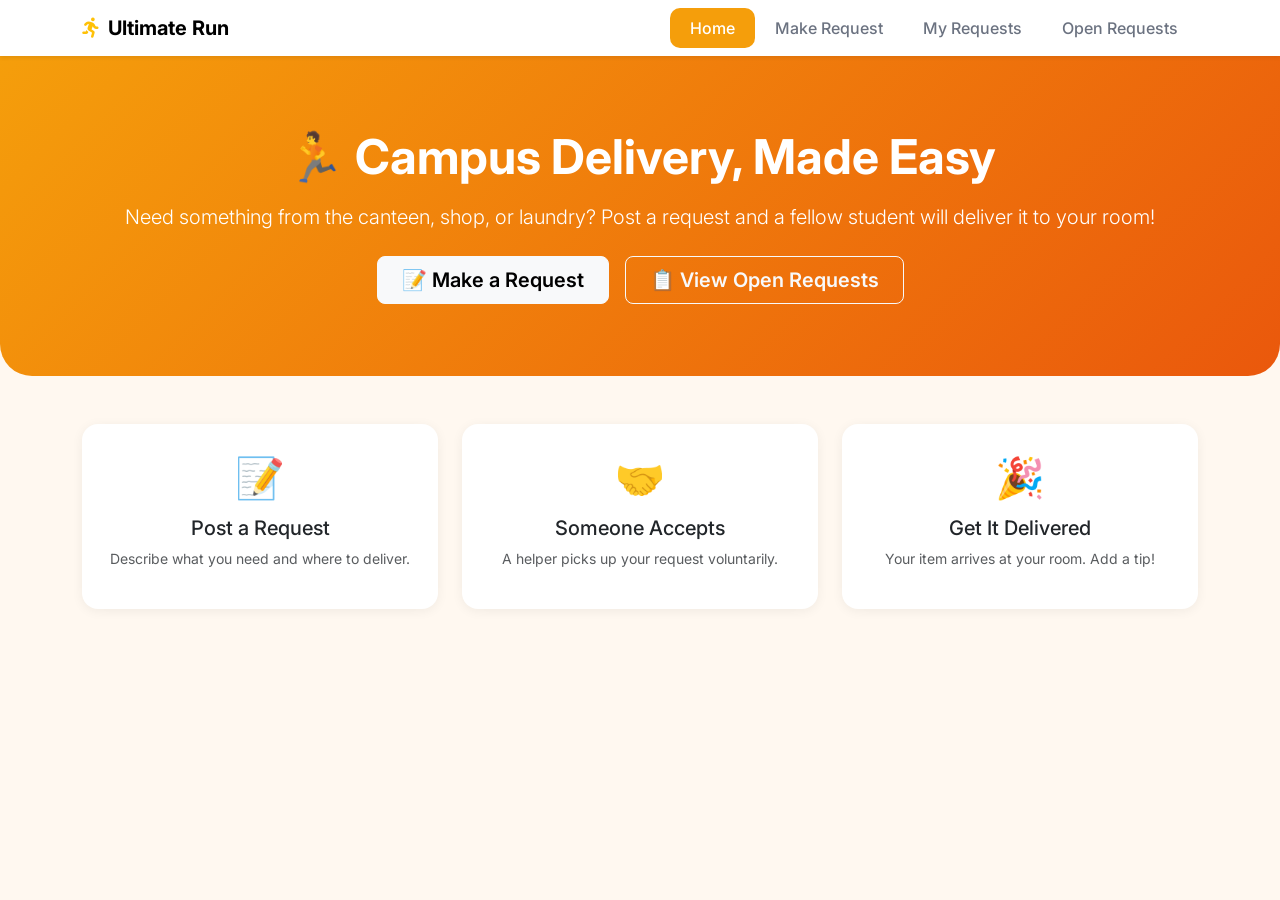
==== docs/index.html @ bf11850c "feat: Add static GitHub Pages demo in docs/ with request posting, accepting, and session tracking" ====
<!DOCTYPE html>
<html lang="en">
<head>
<meta charset="UTF-8">
<meta name="viewport" content="width=device-width, initial-scale=1.0">
<title>Ultimate Run — Campus Delivery Platform</title>
<link href="https://cdn.jsdelivr.net/npm/bootstrap@5.3.0/dist/css/bootstrap.min.css" rel="stylesheet">
<link rel="stylesheet" href="https://cdnjs.cloudflare.com/ajax/libs/font-awesome/6.5.0/css/all.min.css">
<style>
@import url('https://fonts.googleapis.com/css2?family=Inter:wght@300;400;500;600;700&display=swap');
body{font-family:'Inter',sans-serif;background:#fff8f0;min-height:100vh;}
.nav-pills .nav-link{color:#6b7280;font-weight:500;border-radius:10px;padding:8px 20px;}
.nav-pills .nav-link.active{background:#f59e0b;color:#fff;}
.hero-bg{background:linear-gradient(135deg,#f59e0b,#ea580c);color:#fff;border-radius:0 0 2rem 2rem;}
.card{border:none;border-radius:16px;box-shadow:0 2px 12px rgba(0,0,0,.06);transition:transform .2s;}
.card:hover{transform:translateY(-2px);}
.btn-amber{background:#f59e0b;color:#fff;border:none;font-weight:600;}
.btn-amber:hover{background:#d97706;color:#fff;}
.badge-open{background:#dcfce7;color:#16a34a;font-weight:600;}
.badge-accepted{background:#dbeafe;color:#2563eb;font-weight:600;}
.fade-in{animation:fadeIn .4s ease}
@keyframes fadeIn{from{opacity:0;transform:translateY(12px)}to{opacity:1;transform:translateY(0)}}
.tip-badge{background:linear-gradient(135deg,#fbbf24,#f59e0b);color:#fff;font-size:.75rem;padding:2px 8px;border-radius:20px;}
</style>
</head>
<body>
<!-- Navbar -->
<nav class="navbar navbar-expand-md bg-white shadow-sm sticky-top">
<div class="container">
<a class="navbar-brand fw-bold" href="#"><i class="fas fa-running text-warning me-2"></i>Ultimate Run</a>
<ul class="nav nav-pills" id="main-nav">
<li class="nav-item"><a class="nav-link active" href="#" onclick="showTab('home',this);return false">Home</a></li>
<li class="nav-item"><a class="nav-link" href="#" onclick="showTab('request',this);return false">Make Request</a></li>
<li class="nav-item"><a class="nav-link" href="#" onclick="showTab('my',this);return false">My Requests</a></li>
<li class="nav-item"><a class="nav-link" href="#" onclick="showTab('open',this);return false">Open Requests</a></li>
</ul>
</div>
</nav>

<!-- Home -->
<div id="tab-home" class="tab-content">
<section class="hero-bg py-5">
<div class="container text-center py-4">
<h1 class="display-5 fw-bold mb-3">🏃 Campus Delivery, Made Easy</h1>
<p class="lead opacity-90 mb-4">Need something from the canteen, shop, or laundry? Post a request and a fellow student will deliver it to your room!</p>
<div class="d-flex gap-3 justify-content-center flex-wrap">
<button onclick="showTab('request',document.querySelector('[onclick*=request]'))" class="btn btn-light btn-lg fw-semibold px-4">📝 Make a Request</button>
<button onclick="showTab('open',document.querySelector('[onclick*=open]'))" class="btn btn-outline-light btn-lg fw-semibold px-4">📋 View Open Requests</button>
</div>
</div>
</section>
<div class="container py-5">
<div class="row g-4 text-center">
<div class="col-md-4 fade-in"><div class="card p-4"><div class="fs-1 mb-2">📝</div><h5>Post a Request</h5><p class="text-muted small">Describe what you need and where to deliver.</p></div></div>
<div class="col-md-4 fade-in"><div class="card p-4"><div class="fs-1 mb-2">🤝</div><h5>Someone Accepts</h5><p class="text-muted small">A helper picks up your request voluntarily.</p></div></div>
<div class="col-md-4 fade-in"><div class="card p-4"><div class="fs-1 mb-2">🎉</div><h5>Get It Delivered</h5><p class="text-muted small">Your item arrives at your room. Add a tip!</p></div></div>
</div>
</div>
</div>

<!-- Make Request -->
<div id="tab-request" class="tab-content d-none">
<div class="container py-5" style="max-width:600px;">
<h2 class="fw-bold mb-4">📝 Make a Request</h2>
<div class="card p-4 fade-in">
<form onsubmit="submitRequest(event)">
<div class="mb-3"><label class="form-label fw-medium">Your Name</label><input type="text" class="form-control" id="req-name" required></div>
<div class="mb-3"><label class="form-label fw-medium">Room Number</label><input type="text" class="form-control" id="req-room" required placeholder="e.g. B-204"></div>
<div class="mb-3"><label class="form-label fw-medium">Contact Number</label><input type="tel" class="form-control" id="req-contact" required></div>
<div class="mb-3"><label class="form-label fw-medium">What do you need?</label><textarea class="form-control" id="req-items" rows="3" required placeholder="e.g. 2 bottles of water from canteen, 1 packet of chips"></textarea></div>
<div class="mb-3"><label class="form-label fw-medium">Tip Amount (₹) <span class="text-muted">(optional)</span></label><input type="number" class="form-control" id="req-tip" placeholder="0" min="0"></div>
<button type="submit" class="btn btn-amber w-100 py-2">Submit Request</button>
</form>
</div>
</div>
</div>

<!-- My Requests -->
<div id="tab-my" class="tab-content d-none">
<div class="container py-5" style="max-width:700px;">
<h2 class="fw-bold mb-4">📋 My Requests</h2>
<div id="my-list"></div>
</div>
</div>

<!-- Open Requests -->
<div id="tab-open" class="tab-content d-none">
<div class="container py-5" style="max-width:700px;">
<h2 class="fw-bold mb-4">🔓 Open Requests</h2>
<div id="open-list"></div>
</div>
</div>

<!-- Accept Modal -->
<div class="modal fade" id="acceptModal" tabindex="-1"><div class="modal-dialog modal-dialog-centered"><div class="modal-content border-0 rounded-4">
<div class="modal-header border-0"><h5 class="modal-title fw-bold">Accept This Request</h5><button type="button" class="btn-close" data-bs-dismiss="modal"></button></div>
<div class="modal-body">
<p class="text-muted small mb-3" id="accept-desc"></p>
<form onsubmit="confirmAccept(event)">
<input type="hidden" id="accept-id">
<div class="mb-3"><label class="form-label fw-medium">Your Name</label><input type="text" class="form-control" id="helper-name" required></div>
<div class="mb-3"><label class="form-label fw-medium">Your Contact</label><input type="tel" class="form-control" id="helper-contact" required></div>
<button type="submit" class="btn btn-amber w-100 py-2">Confirm Accept</button>
</form>
</div>
</div></div></div>

<!-- Toast -->
<div class="position-fixed bottom-0 end-0 p-3" style="z-index:9999">
<div id="toast" class="toast align-items-center text-bg-success border-0 rounded-3" role="alert">
<div class="d-flex"><div class="toast-body fw-medium" id="toast-msg"></div><button type="button" class="btn-close btn-close-white me-2 m-auto" data-bs-dismiss="toast"></button></div>
</div></div>

<script src="https://cdn.jsdelivr.net/npm/bootstrap@5.3.0/dist/js/bootstrap.bundle.min.js"></script>
<script>
const SESSION_KEY='ur_session_'+Math.random().toString(36).substr(2,6);
let sessionId=sessionStorage.getItem('ur_sid');
if(!sessionId){sessionId=Date.now().toString();sessionStorage.setItem('ur_sid',sessionId);}

// Seed sample data on first load
if(!localStorage.getItem('ur_requests')){
  localStorage.setItem('ur_requests',JSON.stringify([
    {id:1,name:"Rahul",room:"A-105",contact:"9876543210",items:"2 bottles of water and 1 packet of Maggi from canteen",tip:20,status:"Open",sid:"seed1",helper_name:"",helper_contact:""},
    {id:2,name:"Priya",room:"C-302",contact:"9812345678",items:"Pick up my laundry from ground floor washing area",tip:15,status:"Open",sid:"seed2",helper_name:"",helper_contact:""},
    {id:3,name:"Aditya",room:"B-210",contact:"9988776655",items:"Need a printout of 10 pages from Xerox shop near gate",tip:30,status:"Open",sid:"seed3",helper_name:"",helper_contact:""},
    {id:4,name:"Sneha",room:"D-108",contact:"9123456789",items:"1 coffee and 1 samosa from Nescafe counter",tip:10,status:"Open",sid:"seed4",helper_name:"",helper_contact:""},
    {id:5,name:"Karthik",room:"A-401",contact:"9876501234",items:"Bring my charger from Room B-203 (door is open, on the desk)",tip:0,status:"Open",sid:"seed5",helper_name:"",helper_contact:""}
  ]));
}

function getRequests(){return JSON.parse(localStorage.getItem('ur_requests')||'[]');}
function saveRequests(r){localStorage.setItem('ur_requests',JSON.stringify(r));}

function showTab(t,el){
  document.querySelectorAll('.tab-content').forEach(c=>c.classList.add('d-none'));
  document.getElementById('tab-'+t).classList.remove('d-none');
  document.querySelectorAll('#main-nav .nav-link').forEach(l=>l.classList.remove('active'));
  if(el)el.classList.add('active');
  if(t==='my')renderMy();if(t==='open')renderOpen();
}

function submitRequest(e){
  e.preventDefault();
  const r=getRequests();
  r.push({id:Date.now(),name:document.getElementById('req-name').value,room:document.getElementById('req-room').value,contact:document.getElementById('req-contact').value,items:document.getElementById('req-items').value,tip:+(document.getElementById('req-tip').value||0),status:'Open',sid:sessionId,helper_name:'',helper_contact:''});
  saveRequests(r);e.target.reset();showToast('Request submitted!');showTab('my',document.querySelector('[onclick*=my]'));
}

function renderMy(){
  const list=getRequests().filter(r=>r.sid===sessionId);
  document.getElementById('my-list').innerHTML=list.length===0?'<div class="card p-4 text-center text-muted">You haven\'t made any requests yet.</div>':list.map(r=>`
    <div class="card p-4 mb-3 fade-in">
      <div class="d-flex justify-content-between align-items-start">
        <div><h6 class="fw-bold mb-1">${r.items}</h6><p class="text-muted small mb-0">Room ${r.room}</p></div>
        <span class="badge ${r.status==='Open'?'badge-open':'badge-accepted'} rounded-pill">${r.status}</span>
      </div>
      ${r.tip>0?`<span class="tip-badge mt-2 d-inline-block">💰 ₹${r.tip} tip</span>`:''}
      ${r.status==='Accepted'?`<div class="mt-3 p-3 bg-light rounded-3"><p class="small mb-0 fw-medium"><i class="fas fa-user text-primary me-1"></i> Helper: ${r.helper_name}</p><p class="small mb-0 text-muted"><i class="fas fa-phone me-1"></i> ${r.helper_contact}</p></div>`:''}
    </div>`).join('');
}

function renderOpen(){
  const list=getRequests().filter(r=>r.status==='Open'&&r.sid!==sessionId);
  document.getElementById('open-list').innerHTML=list.length===0?'<div class="card p-4 text-center text-muted">No open requests right now.</div>':list.map(r=>`
    <div class="card p-4 mb-3 fade-in">
      <div class="d-flex justify-content-between align-items-start">
        <div>
          <h6 class="fw-bold mb-1">${r.items}</h6>
          <p class="text-muted small mb-1"><i class="fas fa-user me-1"></i>${r.name} · <i class="fas fa-door-open me-1"></i>Room ${r.room}</p>
        </div>
        ${r.tip>0?`<span class="tip-badge">💰 ₹${r.tip}</span>`:''}
      </div>
      <button class="btn btn-amber btn-sm mt-2" onclick="openAccept(${r.id},'${r.items.replace(/'/g,"\\'")}')">Accept Request</button>
    </div>`).join('');
}

function openAccept(id,desc){
  document.getElementById('accept-id').value=id;
  document.getElementById('accept-desc').textContent='You are accepting: "'+desc+'"';
  new bootstrap.Modal(document.getElementById('acceptModal')).show();
}

function confirmAccept(e){
  e.preventDefault();
  const id=+document.getElementById('accept-id').value;
  const r=getRequests();const req=r.find(x=>x.id===id);
  if(req){req.status='Accepted';req.helper_name=document.getElementById('helper-name').value;req.helper_contact=document.getElementById('helper-contact').value;saveRequests(r);}
  bootstrap.Modal.getInstance(document.getElementById('acceptModal')).hide();
  e.target.reset();showToast('Request accepted!');renderOpen();
}

function showToast(msg){
  document.getElementById('toast-msg').textContent=msg;
  new bootstrap.Toast(document.getElementById('toast'),{delay:3000}).show();
}
</script>
</body>
</html>
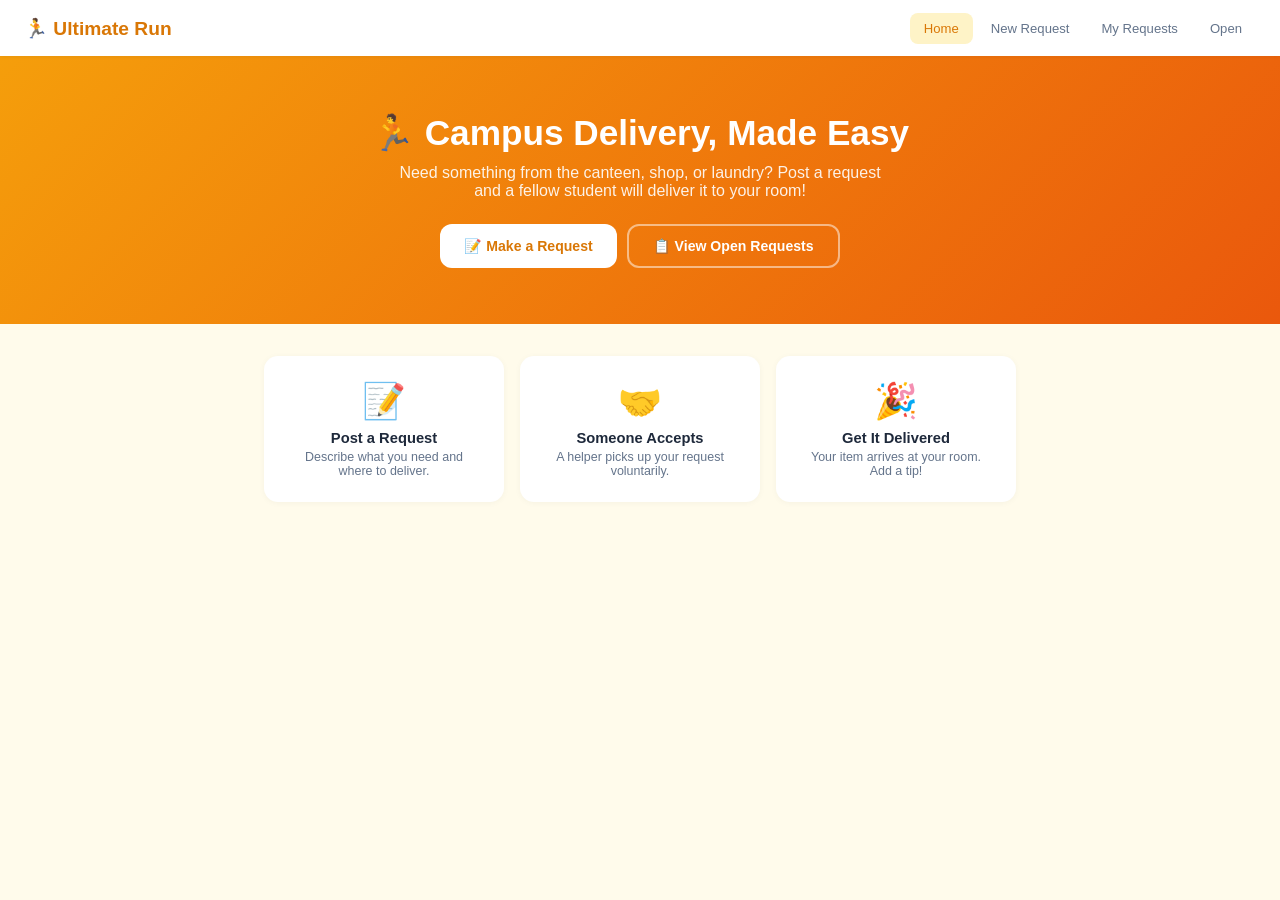
==== commit 8aace974: "fix: Rewrite demo with embedded CSS (remove CDN dependency)" ====
--- a/docs/index.html
+++ b/docs/index.html
@@ -4,195 +4,172 @@
 <meta charset="UTF-8">
 <meta name="viewport" content="width=device-width, initial-scale=1.0">
 <title>Ultimate Run — Campus Delivery Platform</title>
-<link href="https://cdn.jsdelivr.net/npm/bootstrap@5.3.0/dist/css/bootstrap.min.css" rel="stylesheet">
-<link rel="stylesheet" href="https://cdnjs.cloudflare.com/ajax/libs/font-awesome/6.5.0/css/all.min.css">
 <style>
-@import url('https://fonts.googleapis.com/css2?family=Inter:wght@300;400;500;600;700&display=swap');
-body{font-family:'Inter',sans-serif;background:#fff8f0;min-height:100vh;}
-.nav-pills .nav-link{color:#6b7280;font-weight:500;border-radius:10px;padding:8px 20px;}
-.nav-pills .nav-link.active{background:#f59e0b;color:#fff;}
-.hero-bg{background:linear-gradient(135deg,#f59e0b,#ea580c);color:#fff;border-radius:0 0 2rem 2rem;}
-.card{border:none;border-radius:16px;box-shadow:0 2px 12px rgba(0,0,0,.06);transition:transform .2s;}
-.card:hover{transform:translateY(-2px);}
-.btn-amber{background:#f59e0b;color:#fff;border:none;font-weight:600;}
-.btn-amber:hover{background:#d97706;color:#fff;}
-.badge-open{background:#dcfce7;color:#16a34a;font-weight:600;}
-.badge-accepted{background:#dbeafe;color:#2563eb;font-weight:600;}
-.fade-in{animation:fadeIn .4s ease}
-@keyframes fadeIn{from{opacity:0;transform:translateY(12px)}to{opacity:1;transform:translateY(0)}}
-.tip-badge{background:linear-gradient(135deg,#fbbf24,#f59e0b);color:#fff;font-size:.75rem;padding:2px 8px;border-radius:20px;}
+*{margin:0;padding:0;box-sizing:border-box}
+body{font-family:-apple-system,BlinkMacSystemFont,'Segoe UI',Roboto,sans-serif;background:#fffbeb;color:#1e293b;min-height:100vh}
+/* Nav */
+.nav{background:#fff;padding:0 24px;height:56px;display:flex;align-items:center;justify-content:space-between;box-shadow:0 1px 4px rgba(0,0,0,.06);position:sticky;top:0;z-index:50}
+.nav-logo{font-size:1.2rem;font-weight:700;color:#d97706}
+.tabs{display:flex;gap:4px}
+.tab{padding:8px 14px;border-radius:8px;border:none;background:transparent;color:#64748b;font-size:.82rem;font-weight:500;cursor:pointer;transition:.2s}
+.tab:hover,.tab.active{background:#fef3c7;color:#d97706}
+/* Hero */
+.hero{background:linear-gradient(135deg,#f59e0b,#ea580c);color:#fff;padding:56px 24px;text-align:center}
+.hero h1{font-size:2.2rem;font-weight:800;margin-bottom:10px}
+.hero p{font-size:1rem;opacity:.9;max-width:500px;margin:0 auto 24px}
+.hero-btns{display:flex;gap:10px;justify-content:center;flex-wrap:wrap}
+.hero-btn{padding:12px 24px;border-radius:12px;font-weight:600;font-size:.88rem;cursor:pointer;transition:.2s;border:none}
+.hero-btn.primary{background:#fff;color:#d97706}
+.hero-btn.primary:hover{background:#fef3c7}
+.hero-btn.outline{background:transparent;color:#fff;border:2px solid rgba(255,255,255,.5)}
+.hero-btn.outline:hover{background:rgba(255,255,255,.1)}
+/* How it works */
+.how{display:grid;grid-template-columns:repeat(auto-fill,minmax(200px,1fr));gap:16px;max-width:800px;margin:0 auto;padding:32px 24px}
+.how-card{background:#fff;border-radius:14px;padding:24px;text-align:center;box-shadow:0 1px 6px rgba(0,0,0,.04)}
+.how-card .icon{font-size:2.2rem;margin-bottom:8px;display:block}
+.how-card h3{font-size:.92rem;font-weight:600;margin-bottom:4px}
+.how-card p{font-size:.78rem;color:#64748b}
+/* Container */
+.container{max-width:650px;margin:0 auto;padding:24px}
+/* Form */
+.form-card{background:#fff;border-radius:16px;padding:24px;box-shadow:0 1px 8px rgba(0,0,0,.05)}
+.fg{margin-bottom:14px}
+.fg label{display:block;font-size:.82rem;font-weight:600;color:#374151;margin-bottom:4px}
+.fg input,.fg textarea{width:100%;padding:10px 14px;border:1.5px solid #d1d5db;border-radius:10px;font-size:.88rem;outline:none;transition:.2s}
+.fg input:focus,.fg textarea:focus{border-color:#f59e0b;box-shadow:0 0 0 3px rgba(245,158,11,.12)}
+.submit-btn{width:100%;padding:12px;border:none;border-radius:12px;background:#f59e0b;color:#fff;font-weight:700;font-size:.92rem;cursor:pointer;transition:.2s}
+.submit-btn:hover{background:#d97706}
+/* Cards */
+.req-card{background:#fff;border-radius:14px;padding:18px;margin-bottom:12px;box-shadow:0 1px 6px rgba(0,0,0,.04);border-left:4px solid #f59e0b;transition:.2s}
+.req-card:hover{transform:translateY(-2px);box-shadow:0 4px 16px rgba(0,0,0,.06)}
+.req-header{display:flex;justify-content:space-between;align-items:flex-start;margin-bottom:8px}
+.req-items{font-size:.92rem;font-weight:600;margin-bottom:4px}
+.req-meta{font-size:.78rem;color:#64748b}
+.badge{display:inline-block;font-size:.7rem;font-weight:600;padding:3px 10px;border-radius:20px}
+.badge-open{background:#dcfce7;color:#16a34a}
+.badge-accepted{background:#dbeafe;color:#2563eb}
+.tip-badge{background:linear-gradient(135deg,#fbbf24,#f59e0b);color:#fff;font-size:.72rem;padding:3px 10px;border-radius:20px;font-weight:600;display:inline-block;margin-top:6px}
+.accept-btn{margin-top:10px;padding:8px 18px;border:none;border-radius:8px;background:#f59e0b;color:#fff;font-weight:600;font-size:.82rem;cursor:pointer;transition:.2s}
+.accept-btn:hover{background:#d97706}
+.helper-info{margin-top:10px;background:#f0fdf4;border-radius:10px;padding:12px;font-size:.82rem}
+.helper-info strong{color:#16a34a}
+.empty{text-align:center;color:#94a3b8;padding:40px;font-size:.9rem}
+/* Modal */
+.modal-bg{position:fixed;inset:0;background:rgba(0,0,0,.5);z-index:80;display:none;align-items:center;justify-content:center}
+.modal-bg.show{display:flex}
+.modal{background:#fff;border-radius:18px;padding:28px;width:90%;max-width:420px}
+.modal h3{font-size:1.05rem;font-weight:700;margin-bottom:14px;display:flex;justify-content:space-between;align-items:center}
+.close-btn{background:none;border:none;font-size:1.3rem;cursor:pointer;color:#64748b}
+/* Toast */
+.toast{position:fixed;bottom:20px;right:20px;background:#16a34a;color:#fff;padding:10px 18px;border-radius:10px;font-size:.82rem;font-weight:500;box-shadow:0 4px 14px rgba(0,0,0,.15);transform:translateY(80px);opacity:0;transition:.3s;z-index:90}
+.toast.show{transform:translateY(0);opacity:1}
+@media(max-width:640px){.hero h1{font-size:1.6rem}.tab{padding:6px 10px;font-size:.75rem}}
 </style>
 </head>
 <body>
-<!-- Navbar -->
-<nav class="navbar navbar-expand-md bg-white shadow-sm sticky-top">
-<div class="container">
-<a class="navbar-brand fw-bold" href="#"><i class="fas fa-running text-warning me-2"></i>Ultimate Run</a>
-<ul class="nav nav-pills" id="main-nav">
-<li class="nav-item"><a class="nav-link active" href="#" onclick="showTab('home',this);return false">Home</a></li>
-<li class="nav-item"><a class="nav-link" href="#" onclick="showTab('request',this);return false">Make Request</a></li>
-<li class="nav-item"><a class="nav-link" href="#" onclick="showTab('my',this);return false">My Requests</a></li>
-<li class="nav-item"><a class="nav-link" href="#" onclick="showTab('open',this);return false">Open Requests</a></li>
-</ul>
-</div>
+<nav class="nav">
+  <div class="nav-logo">🏃 Ultimate Run</div>
+  <div class="tabs">
+    <button class="tab active" onclick="show('home',this)">Home</button>
+    <button class="tab" onclick="show('request',this)">New Request</button>
+    <button class="tab" onclick="show('my',this)">My Requests</button>
+    <button class="tab" onclick="show('open',this)">Open</button>
+  </div>
 </nav>
 
-<!-- Home -->
-<div id="tab-home" class="tab-content">
-<section class="hero-bg py-5">
-<div class="container text-center py-4">
-<h1 class="display-5 fw-bold mb-3">🏃 Campus Delivery, Made Easy</h1>
-<p class="lead opacity-90 mb-4">Need something from the canteen, shop, or laundry? Post a request and a fellow student will deliver it to your room!</p>
-<div class="d-flex gap-3 justify-content-center flex-wrap">
-<button onclick="showTab('request',document.querySelector('[onclick*=request]'))" class="btn btn-light btn-lg fw-semibold px-4">📝 Make a Request</button>
-<button onclick="showTab('open',document.querySelector('[onclick*=open]'))" class="btn btn-outline-light btn-lg fw-semibold px-4">📋 View Open Requests</button>
+<div id="t-home">
+<div class="hero">
+  <h1>🏃 Campus Delivery, Made Easy</h1>
+  <p>Need something from the canteen, shop, or laundry? Post a request and a fellow student will deliver it to your room!</p>
+  <div class="hero-btns">
+    <button class="hero-btn primary" onclick="show('request',document.querySelectorAll('.tab')[1])">📝 Make a Request</button>
+    <button class="hero-btn outline" onclick="show('open',document.querySelectorAll('.tab')[3])">📋 View Open Requests</button>
+  </div>
 </div>
-</div>
-</section>
-<div class="container py-5">
-<div class="row g-4 text-center">
-<div class="col-md-4 fade-in"><div class="card p-4"><div class="fs-1 mb-2">📝</div><h5>Post a Request</h5><p class="text-muted small">Describe what you need and where to deliver.</p></div></div>
-<div class="col-md-4 fade-in"><div class="card p-4"><div class="fs-1 mb-2">🤝</div><h5>Someone Accepts</h5><p class="text-muted small">A helper picks up your request voluntarily.</p></div></div>
-<div class="col-md-4 fade-in"><div class="card p-4"><div class="fs-1 mb-2">🎉</div><h5>Get It Delivered</h5><p class="text-muted small">Your item arrives at your room. Add a tip!</p></div></div>
-</div>
+<div class="how">
+  <div class="how-card"><span class="icon">📝</span><h3>Post a Request</h3><p>Describe what you need and where to deliver.</p></div>
+  <div class="how-card"><span class="icon">🤝</span><h3>Someone Accepts</h3><p>A helper picks up your request voluntarily.</p></div>
+  <div class="how-card"><span class="icon">🎉</span><h3>Get It Delivered</h3><p>Your item arrives at your room. Add a tip!</p></div>
 </div>
 </div>
 
-<!-- Make Request -->
-<div id="tab-request" class="tab-content d-none">
-<div class="container py-5" style="max-width:600px;">
-<h2 class="fw-bold mb-4">📝 Make a Request</h2>
-<div class="card p-4 fade-in">
-<form onsubmit="submitRequest(event)">
-<div class="mb-3"><label class="form-label fw-medium">Your Name</label><input type="text" class="form-control" id="req-name" required></div>
-<div class="mb-3"><label class="form-label fw-medium">Room Number</label><input type="text" class="form-control" id="req-room" required placeholder="e.g. B-204"></div>
-<div class="mb-3"><label class="form-label fw-medium">Contact Number</label><input type="tel" class="form-control" id="req-contact" required></div>
-<div class="mb-3"><label class="form-label fw-medium">What do you need?</label><textarea class="form-control" id="req-items" rows="3" required placeholder="e.g. 2 bottles of water from canteen, 1 packet of chips"></textarea></div>
-<div class="mb-3"><label class="form-label fw-medium">Tip Amount (₹) <span class="text-muted">(optional)</span></label><input type="number" class="form-control" id="req-tip" placeholder="0" min="0"></div>
-<button type="submit" class="btn btn-amber w-100 py-2">Submit Request</button>
-</form>
-</div>
+<div id="t-request" style="display:none">
+<div class="container">
+  <h2 style="font-size:1.3rem;font-weight:700;margin-bottom:16px">📝 Make a Request</h2>
+  <div class="form-card">
+    <div class="fg"><label>Your Name</label><input id="r-name"></div>
+    <div class="fg"><label>Room Number</label><input id="r-room" placeholder="e.g. B-204"></div>
+    <div class="fg"><label>Contact Number</label><input id="r-contact" type="tel"></div>
+    <div class="fg"><label>What do you need?</label><textarea id="r-items" rows="3" placeholder="e.g. 2 bottles of water from canteen, 1 packet of chips"></textarea></div>
+    <div class="fg"><label>Tip Amount (₹) <span style="color:#94a3b8;font-weight:400">(optional)</span></label><input id="r-tip" type="number" placeholder="0" min="0"></div>
+    <button class="submit-btn" onclick="submitReq()">Submit Request</button>
+  </div>
 </div>
 </div>
 
-<!-- My Requests -->
-<div id="tab-my" class="tab-content d-none">
-<div class="container py-5" style="max-width:700px;">
-<h2 class="fw-bold mb-4">📋 My Requests</h2>
-<div id="my-list"></div>
+<div id="t-my" style="display:none"><div class="container"><h2 style="font-size:1.3rem;font-weight:700;margin-bottom:16px">📋 My Requests</h2><div id="my-list"></div></div></div>
+<div id="t-open" style="display:none"><div class="container"><h2 style="font-size:1.3rem;font-weight:700;margin-bottom:16px">🔓 Open Requests</h2><div id="open-list"></div></div></div>
+
+<div class="modal-bg" id="accept-modal">
+<div class="modal">
+  <h3>Accept Request <button class="close-btn" onclick="closeAccept()">✕</button></h3>
+  <p style="font-size:.82rem;color:#64748b;margin-bottom:14px" id="accept-desc"></p>
+  <div class="fg"><label>Your Name</label><input id="h-name"></div>
+  <div class="fg"><label>Your Contact</label><input id="h-contact" type="tel"></div>
+  <button class="submit-btn" onclick="confirmAccept()">Confirm Accept</button>
 </div>
 </div>
 
-<!-- Open Requests -->
-<div id="tab-open" class="tab-content d-none">
-<div class="container py-5" style="max-width:700px;">
-<h2 class="fw-bold mb-4">🔓 Open Requests</h2>
-<div id="open-list"></div>
-</div>
-</div>
+<div class="toast" id="toast"></div>
 
-<!-- Accept Modal -->
-<div class="modal fade" id="acceptModal" tabindex="-1"><div class="modal-dialog modal-dialog-centered"><div class="modal-content border-0 rounded-4">
-<div class="modal-header border-0"><h5 class="modal-title fw-bold">Accept This Request</h5><button type="button" class="btn-close" data-bs-dismiss="modal"></button></div>
-<div class="modal-body">
-<p class="text-muted small mb-3" id="accept-desc"></p>
-<form onsubmit="confirmAccept(event)">
-<input type="hidden" id="accept-id">
-<div class="mb-3"><label class="form-label fw-medium">Your Name</label><input type="text" class="form-control" id="helper-name" required></div>
-<div class="mb-3"><label class="form-label fw-medium">Your Contact</label><input type="tel" class="form-control" id="helper-contact" required></div>
-<button type="submit" class="btn btn-amber w-100 py-2">Confirm Accept</button>
-</form>
-</div>
-</div></div></div>
-
-<!-- Toast -->
-<div class="position-fixed bottom-0 end-0 p-3" style="z-index:9999">
-<div id="toast" class="toast align-items-center text-bg-success border-0 rounded-3" role="alert">
-<div class="d-flex"><div class="toast-body fw-medium" id="toast-msg"></div><button type="button" class="btn-close btn-close-white me-2 m-auto" data-bs-dismiss="toast"></button></div>
-</div></div>
-
-<script src="https://cdn.jsdelivr.net/npm/bootstrap@5.3.0/dist/js/bootstrap.bundle.min.js"></script>
 <script>
-const SESSION_KEY='ur_session_'+Math.random().toString(36).substr(2,6);
-let sessionId=sessionStorage.getItem('ur_sid');
-if(!sessionId){sessionId=Date.now().toString();sessionStorage.setItem('ur_sid',sessionId);}
-
-// Seed sample data on first load
-if(!localStorage.getItem('ur_requests')){
-  localStorage.setItem('ur_requests',JSON.stringify([
-    {id:1,name:"Rahul",room:"A-105",contact:"9876543210",items:"2 bottles of water and 1 packet of Maggi from canteen",tip:20,status:"Open",sid:"seed1",helper_name:"",helper_contact:""},
-    {id:2,name:"Priya",room:"C-302",contact:"9812345678",items:"Pick up my laundry from ground floor washing area",tip:15,status:"Open",sid:"seed2",helper_name:"",helper_contact:""},
-    {id:3,name:"Aditya",room:"B-210",contact:"9988776655",items:"Need a printout of 10 pages from Xerox shop near gate",tip:30,status:"Open",sid:"seed3",helper_name:"",helper_contact:""},
-    {id:4,name:"Sneha",room:"D-108",contact:"9123456789",items:"1 coffee and 1 samosa from Nescafe counter",tip:10,status:"Open",sid:"seed4",helper_name:"",helper_contact:""},
-    {id:5,name:"Karthik",room:"A-401",contact:"9876501234",items:"Bring my charger from Room B-203 (door is open, on the desk)",tip:0,status:"Open",sid:"seed5",helper_name:"",helper_contact:""}
+let sid=sessionStorage.getItem('ur_sid');
+if(!sid){sid=Date.now().toString();sessionStorage.setItem('ur_sid',sid);}
+if(!localStorage.getItem('ur_reqs')){
+  localStorage.setItem('ur_reqs',JSON.stringify([
+    {id:1,name:"Rahul",room:"A-105",contact:"9876543210",items:"2 bottles of water and 1 packet of Maggi from canteen",tip:20,status:"Open",sid:"s1",hn:"",hc:""},
+    {id:2,name:"Priya",room:"C-302",contact:"9812345678",items:"Pick up my laundry from ground floor washing area",tip:15,status:"Open",sid:"s2",hn:"",hc:""},
+    {id:3,name:"Aditya",room:"B-210",contact:"9988776655",items:"Need a printout of 10 pages from Xerox shop near gate",tip:30,status:"Open",sid:"s3",hn:"",hc:""},
+    {id:4,name:"Sneha",room:"D-108",contact:"9123456789",items:"1 coffee and 1 samosa from Nescafe counter",tip:10,status:"Open",sid:"s4",hn:"",hc:""},
+    {id:5,name:"Karthik",room:"A-401",contact:"9876501234",items:"Bring my charger from Room B-203 (door is open, on the desk)",tip:0,status:"Open",sid:"s5",hn:"",hc:""}
   ]));
 }
+function get(){return JSON.parse(localStorage.getItem('ur_reqs')||'[]');}
+function put(r){localStorage.setItem('ur_reqs',JSON.stringify(r));}
+let acceptId=null;
 
-function getRequests(){return JSON.parse(localStorage.getItem('ur_requests')||'[]');}
-function saveRequests(r){localStorage.setItem('ur_requests',JSON.stringify(r));}
+function show(t,el){['home','request','my','open'].forEach(x=>document.getElementById('t-'+x).style.display=x===t?'block':'none');document.querySelectorAll('.tab').forEach(b=>b.classList.remove('active'));if(el)el.classList.add('active');if(t==='my')renderMy();if(t==='open')renderOpen();}
 
-function showTab(t,el){
-  document.querySelectorAll('.tab-content').forEach(c=>c.classList.add('d-none'));
-  document.getElementById('tab-'+t).classList.remove('d-none');
-  document.querySelectorAll('#main-nav .nav-link').forEach(l=>l.classList.remove('active'));
-  if(el)el.classList.add('active');
-  if(t==='my')renderMy();if(t==='open')renderOpen();
-}
-
-function submitRequest(e){
-  e.preventDefault();
-  const r=getRequests();
-  r.push({id:Date.now(),name:document.getElementById('req-name').value,room:document.getElementById('req-room').value,contact:document.getElementById('req-contact').value,items:document.getElementById('req-items').value,tip:+(document.getElementById('req-tip').value||0),status:'Open',sid:sessionId,helper_name:'',helper_contact:''});
-  saveRequests(r);e.target.reset();showToast('Request submitted!');showTab('my',document.querySelector('[onclick*=my]'));
+function submitReq(){
+  const n=document.getElementById('r-name').value,rm=document.getElementById('r-room').value,c=document.getElementById('r-contact').value,it=document.getElementById('r-items').value,tp=+(document.getElementById('r-tip').value||0);
+  if(!n||!rm||!c||!it){toast('Please fill all required fields','#ef4444');return;}
+  const r=get();r.push({id:Date.now(),name:n,room:rm,contact:c,items:it,tip:tp,status:'Open',sid:sid,hn:'',hc:''});put(r);
+  document.getElementById('r-name').value='';document.getElementById('r-room').value='';document.getElementById('r-contact').value='';document.getElementById('r-items').value='';document.getElementById('r-tip').value='';
+  toast('Request submitted!');show('my',document.querySelectorAll('.tab')[2]);
 }
 
 function renderMy(){
-  const list=getRequests().filter(r=>r.sid===sessionId);
-  document.getElementById('my-list').innerHTML=list.length===0?'<div class="card p-4 text-center text-muted">You haven\'t made any requests yet.</div>':list.map(r=>`
-    <div class="card p-4 mb-3 fade-in">
-      <div class="d-flex justify-content-between align-items-start">
-        <div><h6 class="fw-bold mb-1">${r.items}</h6><p class="text-muted small mb-0">Room ${r.room}</p></div>
-        <span class="badge ${r.status==='Open'?'badge-open':'badge-accepted'} rounded-pill">${r.status}</span>
-      </div>
-      ${r.tip>0?`<span class="tip-badge mt-2 d-inline-block">💰 ₹${r.tip} tip</span>`:''}
-      ${r.status==='Accepted'?`<div class="mt-3 p-3 bg-light rounded-3"><p class="small mb-0 fw-medium"><i class="fas fa-user text-primary me-1"></i> Helper: ${r.helper_name}</p><p class="small mb-0 text-muted"><i class="fas fa-phone me-1"></i> ${r.helper_contact}</p></div>`:''}
-    </div>`).join('');
+  const list=get().filter(r=>r.sid===sid);
+  document.getElementById('my-list').innerHTML=list.length?list.map(r=>'<div class="req-card"><div class="req-header"><div><div class="req-items">'+r.items+'</div><div class="req-meta">📍 Room '+r.room+'</div></div><span class="badge '+(r.status==='Open'?'badge-open':'badge-accepted')+'">'+r.status+'</span></div>'+(r.tip>0?'<span class="tip-badge">💰 ₹'+r.tip+' tip</span>':'')+(r.status==='Accepted'?'<div class="helper-info"><strong>✅ Helper:</strong> '+r.hn+' (📞 '+r.hc+')</div>':'')+'</div>').join(''):'<div class="empty">You haven\'t made any requests yet.</div>';
 }
 
 function renderOpen(){
-  const list=getRequests().filter(r=>r.status==='Open'&&r.sid!==sessionId);
-  document.getElementById('open-list').innerHTML=list.length===0?'<div class="card p-4 text-center text-muted">No open requests right now.</div>':list.map(r=>`
-    <div class="card p-4 mb-3 fade-in">
-      <div class="d-flex justify-content-between align-items-start">
-        <div>
-          <h6 class="fw-bold mb-1">${r.items}</h6>
-          <p class="text-muted small mb-1"><i class="fas fa-user me-1"></i>${r.name} · <i class="fas fa-door-open me-1"></i>Room ${r.room}</p>
-        </div>
-        ${r.tip>0?`<span class="tip-badge">💰 ₹${r.tip}</span>`:''}
-      </div>
-      <button class="btn btn-amber btn-sm mt-2" onclick="openAccept(${r.id},'${r.items.replace(/'/g,"\\'")}')">Accept Request</button>
-    </div>`).join('');
+  const list=get().filter(r=>r.status==='Open'&&r.sid!==sid);
+  document.getElementById('open-list').innerHTML=list.length?list.map(r=>'<div class="req-card"><div class="req-header"><div><div class="req-items">'+r.items+'</div><div class="req-meta">👤 '+r.name+' · 📍 Room '+r.room+'</div></div>'+(r.tip>0?'<span class="tip-badge">💰 ₹'+r.tip+'</span>':'')+'</div><button class="accept-btn" onclick="openAccept('+r.id+',\''+r.items.replace(/'/g,"\\'")+'\')">✋ Accept Request</button></div>').join(''):'<div class="empty">No open requests right now. Check back later!</div>';
 }
 
-function openAccept(id,desc){
-  document.getElementById('accept-id').value=id;
-  document.getElementById('accept-desc').textContent='You are accepting: "'+desc+'"';
-  new bootstrap.Modal(document.getElementById('acceptModal')).show();
+function openAccept(id,desc){acceptId=id;document.getElementById('accept-desc').textContent='You are accepting: "'+desc+'"';document.getElementById('accept-modal').classList.add('show');}
+function closeAccept(){document.getElementById('accept-modal').classList.remove('show');acceptId=null;}
+function confirmAccept(){
+  const hn=document.getElementById('h-name').value,hc=document.getElementById('h-contact').value;
+  if(!hn||!hc){toast('Please fill both fields','#ef4444');return;}
+  const r=get();const req=r.find(x=>x.id===acceptId);
+  if(req){req.status='Accepted';req.hn=hn;req.hc=hc;put(r);}
+  document.getElementById('h-name').value='';document.getElementById('h-contact').value='';
+  closeAccept();toast('Request accepted!');renderOpen();
 }
 
-function confirmAccept(e){
-  e.preventDefault();
-  const id=+document.getElementById('accept-id').value;
-  const r=getRequests();const req=r.find(x=>x.id===id);
-  if(req){req.status='Accepted';req.helper_name=document.getElementById('helper-name').value;req.helper_contact=document.getElementById('helper-contact').value;saveRequests(r);}
-  bootstrap.Modal.getInstance(document.getElementById('acceptModal')).hide();
-  e.target.reset();showToast('Request accepted!');renderOpen();
-}
-
-function showToast(msg){
-  document.getElementById('toast-msg').textContent=msg;
-  new bootstrap.Toast(document.getElementById('toast'),{delay:3000}).show();
-}
+function toast(m,c){const t=document.getElementById('toast');t.textContent='✓ '+m;t.style.background=c||'#16a34a';t.classList.add('show');setTimeout(()=>t.classList.remove('show'),2500);}
 </script>
 </body>
 </html>
